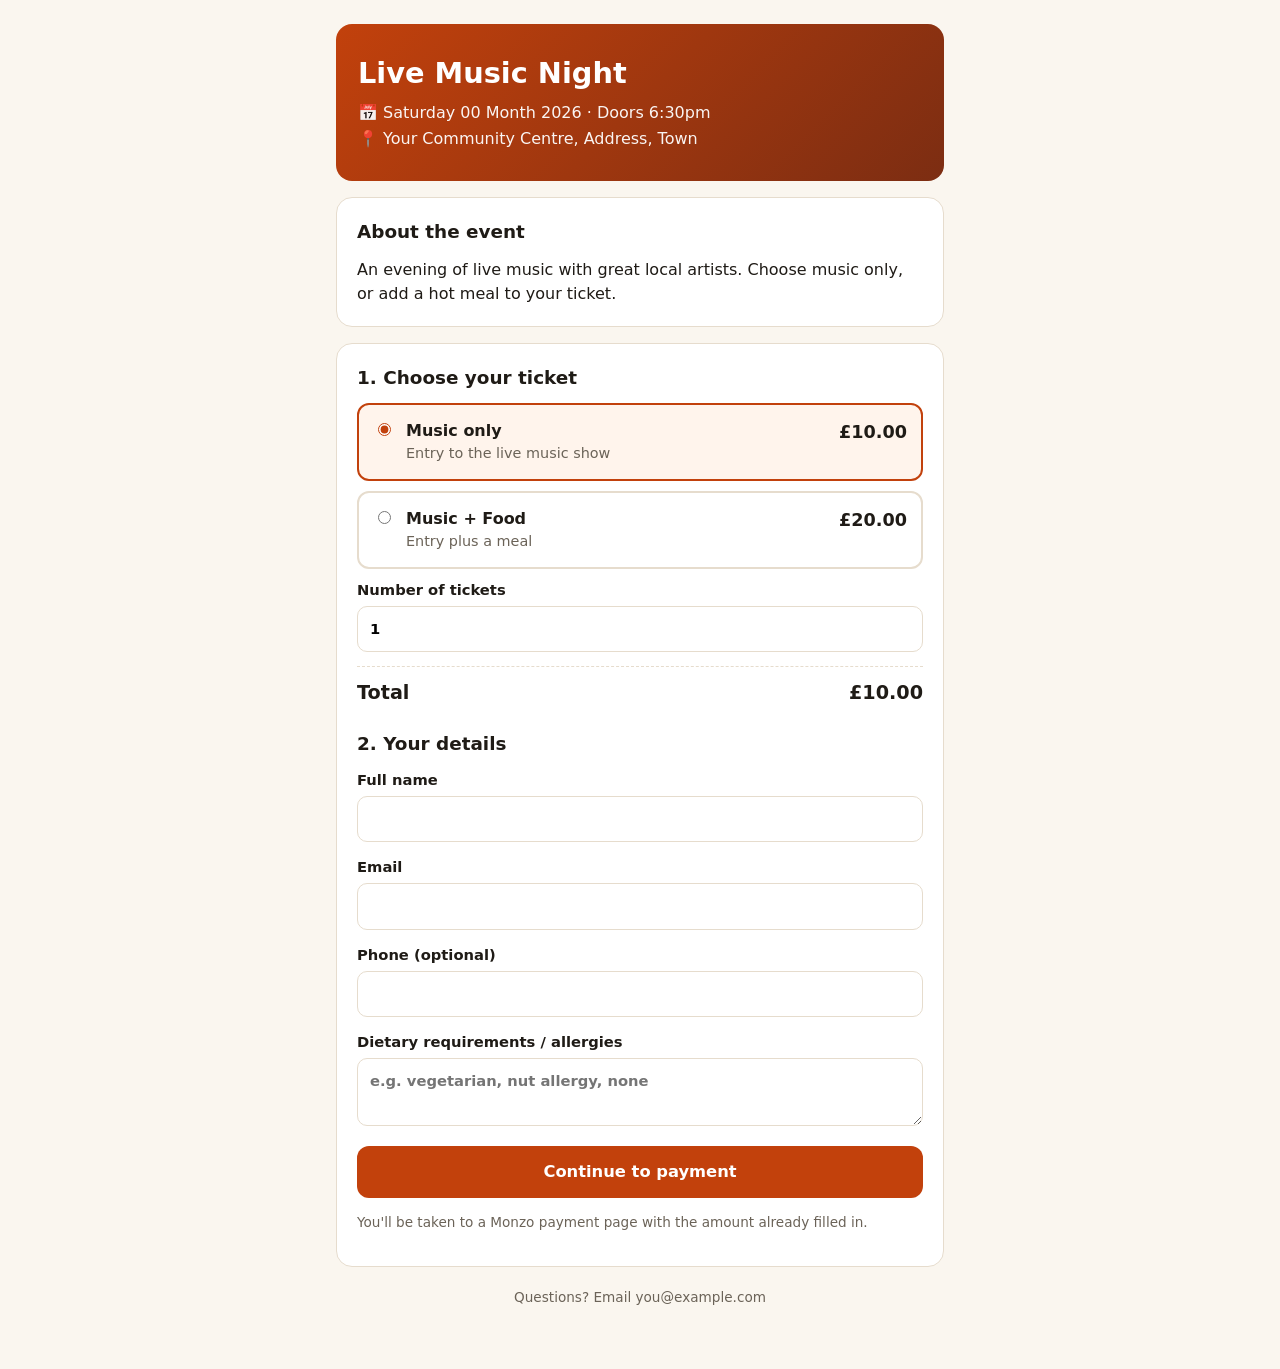
==== index.html @ b7e05d88 "Add files via upload" ====
<!DOCTYPE html>
<html lang="en">
<head>
<meta charset="utf-8">
<meta name="viewport" content="width=device-width, initial-scale=1">
<title>Register & Pay</title>
<link rel="stylesheet" href="style.css">
</head>
<body>
<div class="wrap">
  <header>
    <h1 id="evName"></h1>
    <p id="evWhen"></p>
    <p id="evWhere"></p>
  </header>

  <div class="card"><h2>About the event</h2><p id="evAbout" style="margin:0"></p></div>

  <form id="form" class="card" novalidate>
    <h2>1. Choose your ticket</h2>
    <div id="options"></div>
    <label class="field">Number of tickets
      <input type="number" id="qty" min="1" max="20" value="1">
    </label>
    <div class="total"><span>Total</span><span id="total"></span></div>

    <h2 style="margin-top:22px">2. Your details</h2>
    <label class="field">Full name <input type="text" id="name" autocomplete="name"></label>
    <label class="field">Email <input type="email" id="email" autocomplete="email"></label>
    <label class="field">Phone (optional) <input type="tel" id="phone" autocomplete="tel"></label>
    <label class="field hidden" id="dietWrap">Dietary requirements / allergies
      <textarea id="diet" rows="2" placeholder="e.g. vegetarian, nut allergy, none"></textarea>
    </label>
    <div class="err" id="err"></div>
    <button type="submit">Continue to payment</button>
    <p class="note">You'll be taken to a Monzo payment page with the amount already filled in.</p>
  </form>

  <div id="pay" class="card hidden">
    <h2>Your booking reference</h2>
    <div class="ref" id="refBox"></div>
    <p class="note" style="text-align:center">Keep this reference. Take a screenshot now.</p>
    <dl id="summary"></dl>
    <a class="btn" id="payLink" href="#" target="_blank" rel="noopener">Pay with Monzo</a>
    <p class="note"><strong>Step 2:</strong> after paying, send us your booking details so we know where to send your ticket.</p>
    <a class="btn alt hidden" id="mailLink" href="#" target="_blank" rel="noopener" style="background:#fff;color:var(--accent);border:2px solid var(--accent)">Send details by email</a>
    <a class="btn alt hidden" id="waLink" href="#" target="_blank" rel="noopener" style="background:#fff;color:var(--accent);border:2px solid var(--accent)">Send details by WhatsApp</a>
    <p class="note"><strong>Important:</strong> leave the reference in the payment note. Your ticket (with a QR code) is sent once your payment is confirmed.</p>
    <p class="note"><a href="#" id="back">← Start again</a></p>
  </div>

  <p class="note" style="text-align:center;margin-top:20px" id="contact"></p>
</div>
<script src="config.js"></script>
<script>
document.title = SITE.eventName + " – Register & Pay";
$("evName").textContent = SITE.eventName;
$("evWhen").textContent = "📅 " + SITE.when;
$("evWhere").textContent = "📍 " + SITE.where;
$("evAbout").textContent = SITE.about;
$("contact").textContent = SITE.contact;

let selected = SITE.tickets[0];
SITE.tickets.forEach((t, i) => {
  const l = document.createElement("label");
  l.className = "opt" + (i === 0 ? " sel" : "");
  l.innerHTML = '<input type="radio" name="ticket"' + (i === 0 ? " checked" : "") + '><div><div class="t"></div><div class="d"></div></div><div class="p"></div>';
  l.querySelector(".t").textContent = t.label;
  l.querySelector(".d").textContent = t.desc;
  l.querySelector(".p").textContent = money(t.price);
  l.querySelector("input").addEventListener("change", () => { selected = t; refresh(); });
  $("options").appendChild(l);
});
const qty = () => Math.max(1, Math.min(20, parseInt($("qty").value, 10) || 1));
function refresh() {
  document.querySelectorAll(".opt").forEach((el, i) => el.classList.toggle("sel", SITE.tickets[i] === selected));
  $("total").textContent = money(selected.price * qty());
  $("dietWrap").classList.toggle("hidden", !selected.food);
}
$("qty").addEventListener("input", refresh);
refresh();

const showErr = m => { $("err").textContent = m; $("err").style.display = m ? "block" : "none"; };

$("form").addEventListener("submit", ev => {
  ev.preventDefault();
  const name = $("name").value.trim(), email = $("email").value.trim();
  if (!name) return showErr("Please enter your name.");
  if (!/^\S+@\S+\.\S+$/.test(email)) return showErr("Please enter a valid email address.");
  showErr("");
  const q = qty(), amt = selected.price * q;
  const ref = makeRef(selected.code, q);
  const note = ref + " " + name.slice(0, 20);
  const base = SITE.monzoBase.replace(/\/+$/, "");
  $("payLink").href = base + "/" + amt.toFixed(2) + "?d=" + encodeURIComponent(note);
  $("payLink").textContent = "Pay " + money(amt) + " with Monzo";
  $("refBox").textContent = ref;
  const msg = "Booking " + ref + "\nName: " + name + "\nEmail: " + email + "\nPhone: " + ($("phone").value.trim() || "-") +
    "\nTickets: " + q + " x " + selected.label + " (" + money(amt) + ")" +
    (selected.food ? "\nDietary: " + ($("diet").value.trim() || "None") : "");
  const hasMail = !!SITE.organiserEmail, hasWa = !!SITE.organiserWhatsApp;
  $("mailLink").classList.toggle("hidden", !hasMail);
  $("waLink").classList.toggle("hidden", !hasWa);
  if (hasMail) $("mailLink").href = "mailto:" + SITE.organiserEmail + "?subject=" + encodeURIComponent(SITE.eventName + " booking " + ref) + "&body=" + encodeURIComponent(msg);
  if (hasWa) $("waLink").href = "https://wa.me/" + SITE.organiserWhatsApp + "?text=" + encodeURIComponent(msg);
  const rows = [["Name", name], ["Email", email], ["Phone", $("phone").value.trim() || "—"],
    ["Tickets", q + " × " + selected.label],
    ["Dietary", selected.food ? ($("diet").value.trim() || "None given") : "—"],
    ["Amount", money(amt)]];
  const dl = $("summary"); dl.innerHTML = "";
  rows.forEach(([k, v]) => { const dt = document.createElement("dt"); dt.textContent = k; const dd = document.createElement("dd"); dd.textContent = v; dl.append(dt, dd); });
  $("form").classList.add("hidden"); $("pay").classList.remove("hidden"); window.scrollTo(0, 0);
});
$("back").addEventListener("click", e => { e.preventDefault(); $("pay").classList.add("hidden"); $("form").classList.remove("hidden"); });
</script>
</body>
</html>
---- style.css ----
:root { --bg:#faf6ef; --card:#fff; --ink:#1f1b16; --muted:#6b6358; --accent:#c2410c; --accent-d:#9a3412; --line:#e6dccd; --ok:#15803d; --bad:#b91c1c; }
* { box-sizing:border-box; }
body { margin:0; font-family:system-ui,-apple-system,"Segoe UI",Roboto,sans-serif; background:var(--bg); color:var(--ink); line-height:1.5; }
.wrap { max-width:640px; margin:0 auto; padding:24px 16px 48px; }
header { background:linear-gradient(135deg,#c2410c,#7c2d12); color:#fff; border-radius:16px; padding:28px 22px; }
header h1 { margin:0 0 6px; font-size:1.8rem; }
header p { margin:2px 0; opacity:.95; }
.card { background:var(--card); border:1px solid var(--line); border-radius:16px; padding:20px; margin-top:16px; }
h2 { margin:0 0 12px; font-size:1.15rem; }
label.field { display:block; margin-bottom:14px; font-weight:600; font-size:.92rem; }
input[type=text], input[type=email], input[type=tel], input[type=number], textarea {
  width:100%; margin-top:5px; padding:11px 12px; border:1px solid var(--line); border-radius:10px; font:inherit; background:#fff; }
input:focus, textarea:focus { outline:2px solid var(--accent); border-color:transparent; }
.opt { display:flex; gap:12px; align-items:flex-start; border:2px solid var(--line); border-radius:12px; padding:14px; margin-bottom:10px; cursor:pointer; }
.opt.sel { border-color:var(--accent); background:#fff4ec; }
.opt input { margin-top:4px; accent-color:var(--accent); }
.opt .t { font-weight:700; } .opt .d { color:var(--muted); font-size:.9rem; }
.opt .p { margin-left:auto; font-weight:800; font-size:1.1rem; white-space:nowrap; }
.total { display:flex; justify-content:space-between; align-items:center; font-size:1.2rem; font-weight:800; padding:12px 0 0; border-top:1px dashed var(--line); margin-top:6px; }
button, a.btn { display:block; width:100%; text-align:center; text-decoration:none; background:var(--accent); color:#fff; border:0; border-radius:12px; padding:14px; font:inherit; font-weight:700; font-size:1.02rem; cursor:pointer; margin-top:12px; }
button:hover, a.btn:hover { background:var(--accent-d); }
button.alt { background:#fff; color:var(--accent); border:2px solid var(--accent); }
button.ok { background:var(--ok); } button.bad { background:var(--bad); }
.err { color:var(--bad); font-size:.88rem; margin-top:8px; display:none; }
.hidden { display:none; }
.note { color:var(--muted); font-size:.85rem; }
.ref { background:#f5efe4; border-radius:10px; padding:12px; font-family:ui-monospace,monospace; font-size:1.3rem; font-weight:700; text-align:center; letter-spacing:.05em; }
dl { margin:0; } dt { font-weight:700; font-size:.85rem; color:var(--muted); margin-top:8px; } dd { margin:0; }
.row { display:flex; gap:10px; } .row > * { flex:1; }
.result { border-radius:14px; padding:16px; margin-top:14px; font-weight:600; }
.result.good { background:#dcfce7; color:#14532d; } .result.warn { background:#fef9c3; color:#713f12; } .result.fail { background:#fee2e2; color:#7f1d1d; }
.result .big { font-size:1.4rem; font-weight:800; }
video { width:100%; border-radius:12px; background:#000; }
canvas.ticket { width:100%; max-width:420px; display:block; margin:12px auto 0; border-radius:12px; border:1px solid var(--line); }
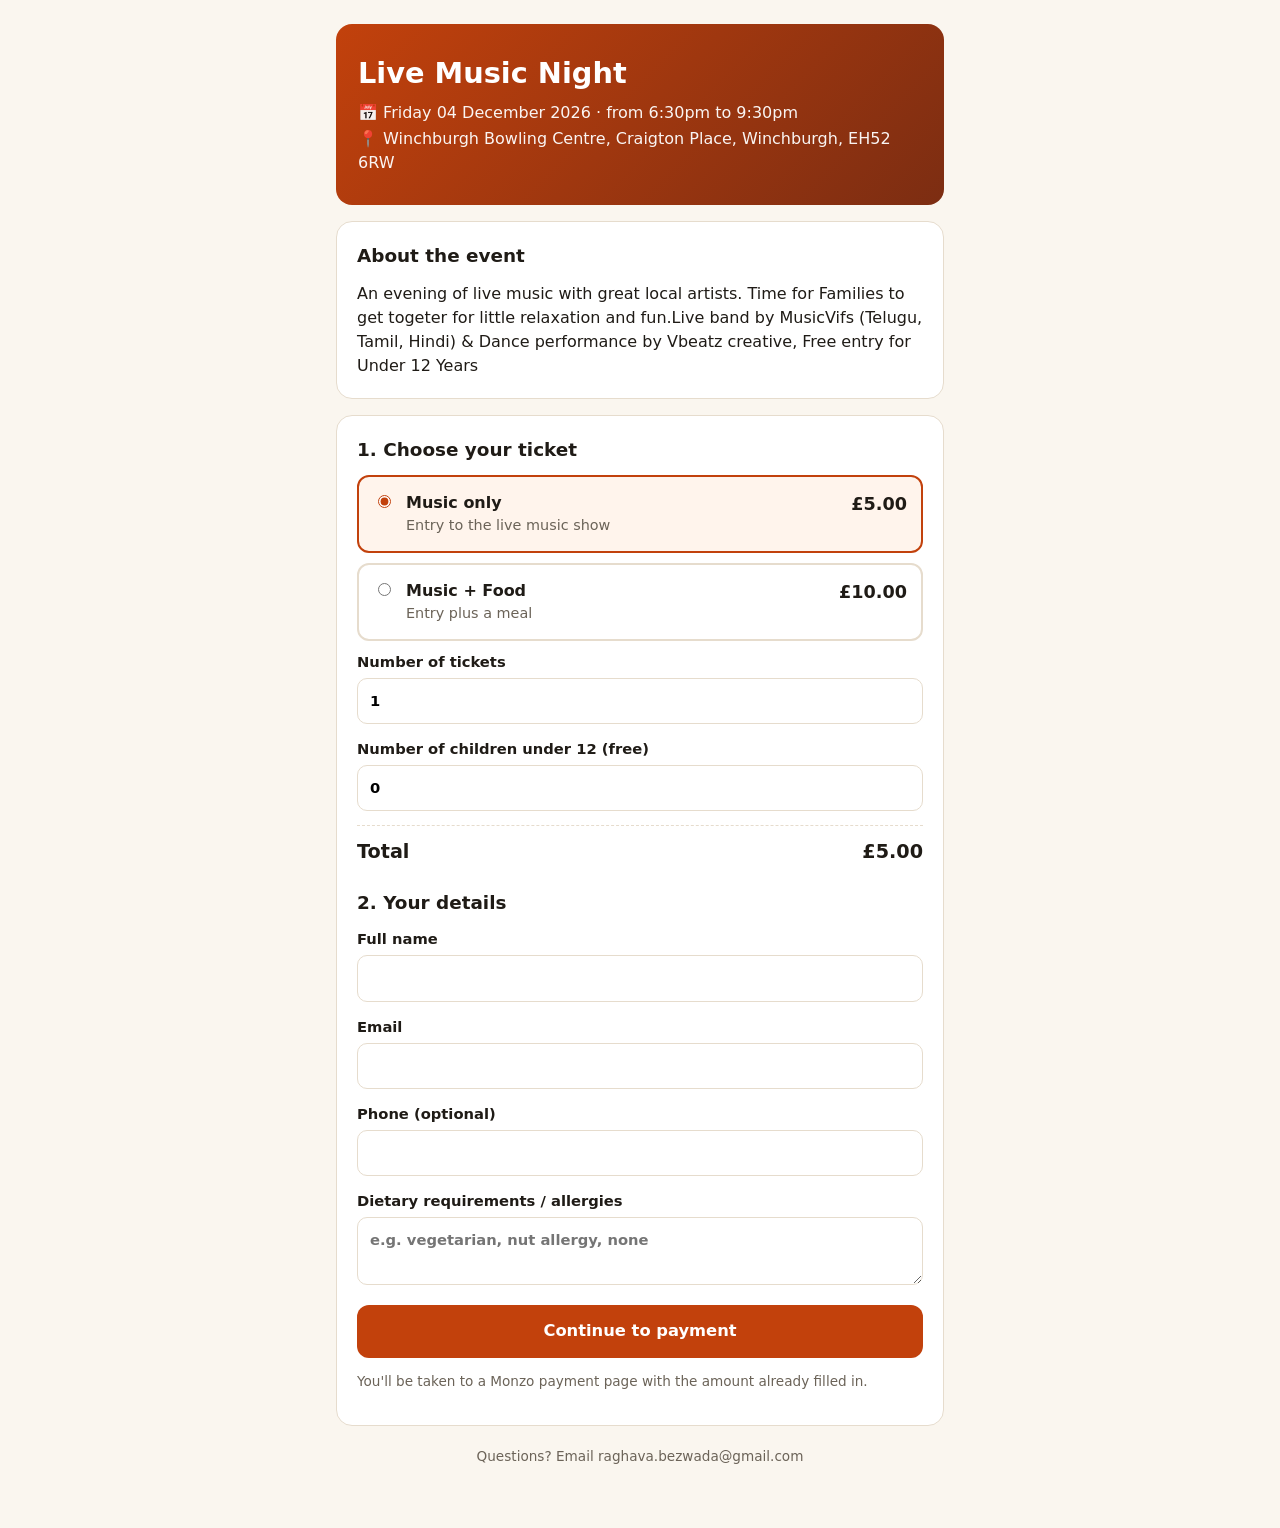
==== commit 0bfe4e50: "Add files via upload" ====
--- a/index.html
+++ b/index.html
@@ -21,6 +21,9 @@
     <div id="options"></div>
     <label class="field">Number of tickets
       <input type="number" id="qty" min="1" max="20" value="1">
+    </label>
+    <label class="field">Number of children under 12 (free)
+      <input type="number" id="kids" min="0" max="20" value="0">
     </label>
     <div class="total"><span>Total</span><span id="total"></span></div>
 
@@ -72,6 +75,7 @@
   $("options").appendChild(l);
 });
 const qty = () => Math.max(1, Math.min(20, parseInt($("qty").value, 10) || 1));
+const kids = () => Math.max(0, Math.min(20, parseInt($("kids").value, 10) || 0));
 function refresh() {
   document.querySelectorAll(".opt").forEach((el, i) => el.classList.toggle("sel", SITE.tickets[i] === selected));
   $("total").textContent = money(selected.price * qty());
@@ -97,6 +101,7 @@
   $("refBox").textContent = ref;
   const msg = "Booking " + ref + "\nName: " + name + "\nEmail: " + email + "\nPhone: " + ($("phone").value.trim() || "-") +
     "\nTickets: " + q + " x " + selected.label + " (" + money(amt) + ")" +
+    "\nChildren under 12 (free): " + kids() +
     (selected.food ? "\nDietary: " + ($("diet").value.trim() || "None") : "");
   const hasMail = !!SITE.organiserEmail, hasWa = !!SITE.organiserWhatsApp;
   $("mailLink").classList.toggle("hidden", !hasMail);
@@ -105,6 +110,7 @@
   if (hasWa) $("waLink").href = "https://wa.me/" + SITE.organiserWhatsApp + "?text=" + encodeURIComponent(msg);
   const rows = [["Name", name], ["Email", email], ["Phone", $("phone").value.trim() || "—"],
     ["Tickets", q + " × " + selected.label],
+    ["Children under 12 (free)", String(kids())],
     ["Dietary", selected.food ? ($("diet").value.trim() || "None given") : "—"],
     ["Amount", money(amt)]];
   const dl = $("summary"); dl.innerHTML = "";
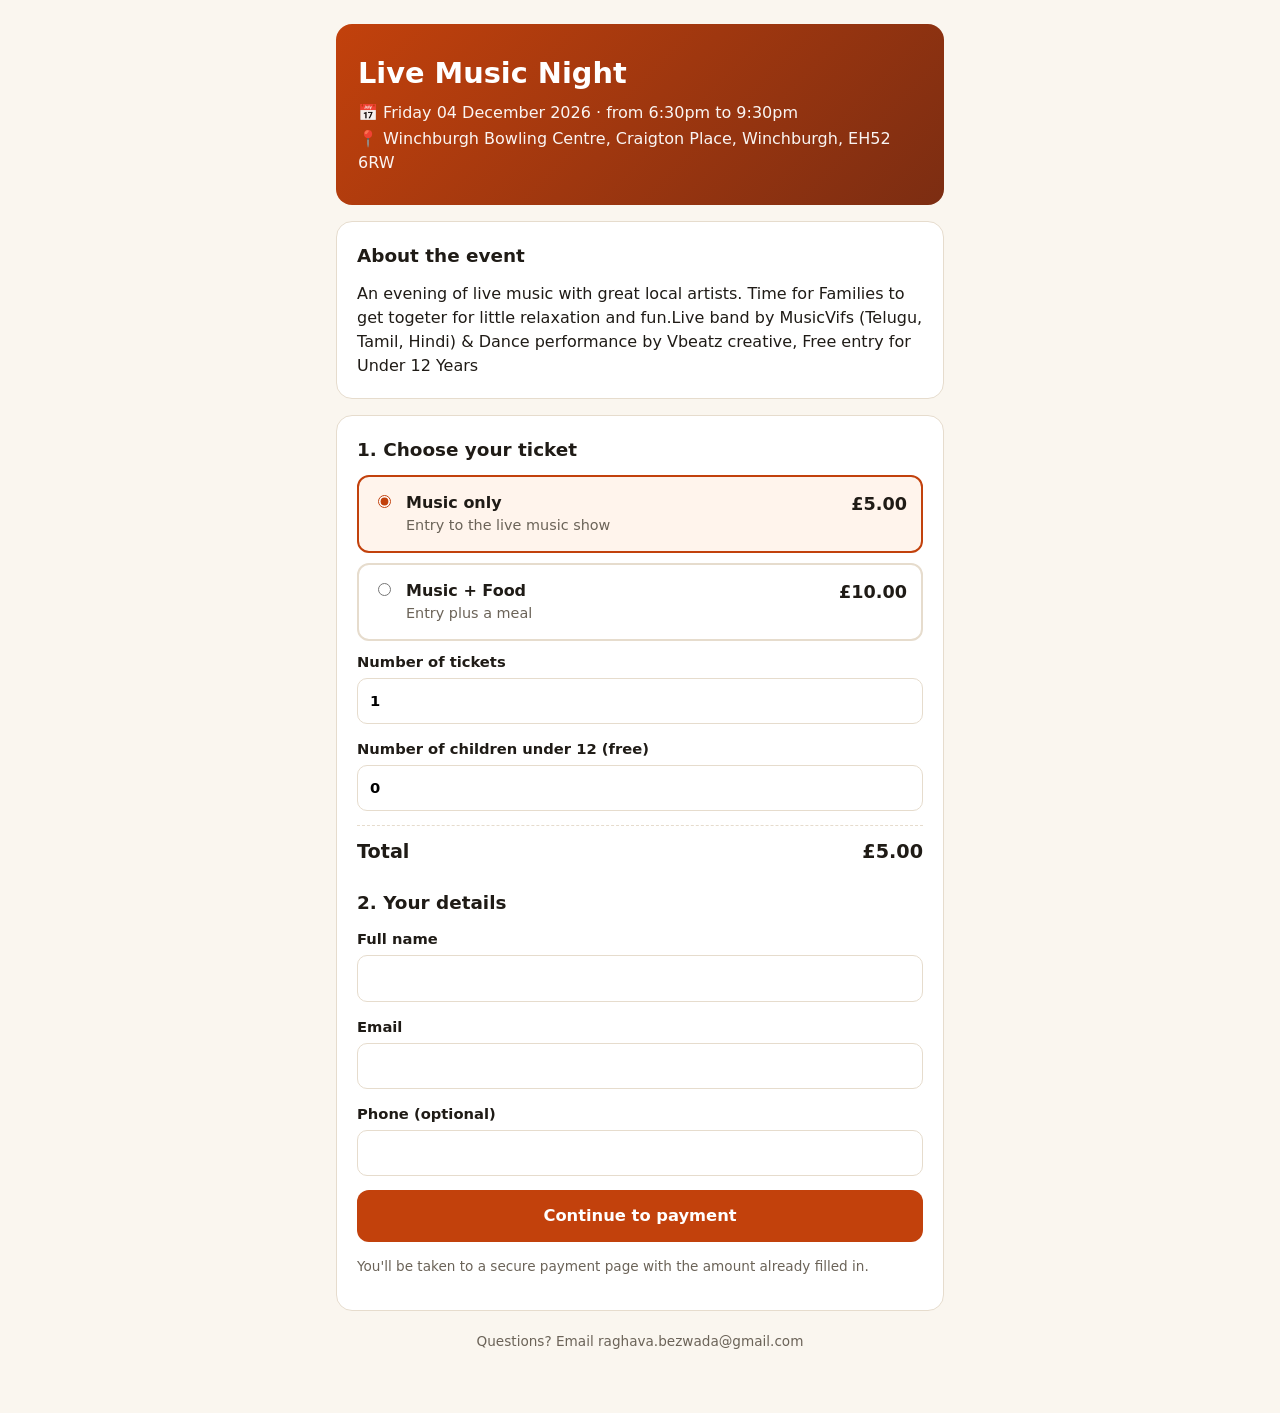
==== commit 49de379f: "Add files via upload" ====
--- a/index.html
+++ b/index.html
@@ -31,12 +31,10 @@
     <label class="field">Full name <input type="text" id="name" autocomplete="name"></label>
     <label class="field">Email <input type="email" id="email" autocomplete="email"></label>
     <label class="field">Phone (optional) <input type="tel" id="phone" autocomplete="tel"></label>
-    <label class="field hidden" id="dietWrap">Dietary requirements / allergies
-      <textarea id="diet" rows="2" placeholder="e.g. vegetarian, nut allergy, none"></textarea>
-    </label>
+    <p class="note hidden" id="dietWrap" style="background:#fff4ec;border:1px solid var(--line);border-radius:10px;padding:10px 12px"><strong>Food allergy notice:</strong> our food may contain or come into contact with common allergens such as nuts, gluten, milk, eggs and soya. If you or anyone in your group has an allergy or dietary requirement, please speak to a member of our team on the day before you eat.</p>
     <div class="err" id="err"></div>
     <button type="submit">Continue to payment</button>
-    <p class="note">You'll be taken to a Monzo payment page with the amount already filled in.</p>
+    <p class="note">You'll be taken to a secure payment page with the amount already filled in.</p>
   </form>
 
   <div id="pay" class="card hidden">
@@ -44,7 +42,12 @@
     <div class="ref" id="refBox"></div>
     <p class="note" style="text-align:center">Keep this reference. Take a screenshot now.</p>
     <dl id="summary"></dl>
-    <a class="btn" id="payLink" href="#" target="_blank" rel="noopener">Pay with Monzo</a>
+    <div id="manualPay" class="hidden" style="background:#fff4ec;border:2px solid var(--accent);border-radius:12px;padding:14px;margin-top:12px">
+      <p style="margin:0 0 6px"><strong>When Revolut opens, enter exactly:</strong></p>
+      <p style="margin:0">Amount: <strong id="payAmt"></strong> <button type="button" class="alt" id="copyAmt" style="display:inline-block;width:auto;padding:4px 10px;margin:0 0 0 6px;font-size:.85rem">Copy</button></p>
+      <p style="margin:6px 0 0">Note / reference: <strong id="payNote"></strong> <button type="button" class="alt" id="copyNote" style="display:inline-block;width:auto;padding:4px 10px;margin:0 0 0 6px;font-size:.85rem">Copy</button></p>
+    </div>
+    <a class="btn" id="payLink" href="#" target="_blank" rel="noopener">Pay now</a>
     <p class="note"><strong>Step 2:</strong> after paying, send us your booking details so we know where to send your ticket.</p>
     <a class="btn alt hidden" id="mailLink" href="#" target="_blank" rel="noopener" style="background:#fff;color:var(--accent);border:2px solid var(--accent)">Send details by email</a>
     <a class="btn alt hidden" id="waLink" href="#" target="_blank" rel="noopener" style="background:#fff;color:var(--accent);border:2px solid var(--accent)">Send details by WhatsApp</a>
@@ -96,13 +99,18 @@
   const ref = makeRef(selected.code, q);
   const note = ref + " " + name.slice(0, 20);
   const base = SITE.monzoBase.replace(/\/+$/, "");
-  $("payLink").href = base + "/" + amt.toFixed(2) + "?d=" + encodeURIComponent(note);
-  $("payLink").textContent = "Pay " + money(amt) + " with Monzo";
+  const isRevolut = /revolut\.me/i.test(base);
+  // Monzo.me accepts the amount and note in the link. Revolut.me links are opened as they are.
+  $("payLink").href = isRevolut ? base : base + "/" + amt.toFixed(2) + "?d=" + encodeURIComponent(note);
+  $("payLink").textContent = isRevolut ? "Open Revolut to pay" : "Pay " + money(amt);
+  $("manualPay").classList.toggle("hidden", !isRevolut);
+  $("payAmt").textContent = money(amt);
+  $("payNote").textContent = ref;
   $("refBox").textContent = ref;
   const msg = "Booking " + ref + "\nName: " + name + "\nEmail: " + email + "\nPhone: " + ($("phone").value.trim() || "-") +
     "\nTickets: " + q + " x " + selected.label + " (" + money(amt) + ")" +
     "\nChildren under 12 (free): " + kids() +
-    (selected.food ? "\nDietary: " + ($("diet").value.trim() || "None") : "");
+    "";
   const hasMail = !!SITE.organiserEmail, hasWa = !!SITE.organiserWhatsApp;
   $("mailLink").classList.toggle("hidden", !hasMail);
   $("waLink").classList.toggle("hidden", !hasWa);
@@ -111,12 +119,18 @@
   const rows = [["Name", name], ["Email", email], ["Phone", $("phone").value.trim() || "—"],
     ["Tickets", q + " × " + selected.label],
     ["Children under 12 (free)", String(kids())],
-    ["Dietary", selected.food ? ($("diet").value.trim() || "None given") : "—"],
     ["Amount", money(amt)]];
   const dl = $("summary"); dl.innerHTML = "";
   rows.forEach(([k, v]) => { const dt = document.createElement("dt"); dt.textContent = k; const dd = document.createElement("dd"); dd.textContent = v; dl.append(dt, dd); });
   $("form").classList.add("hidden"); $("pay").classList.remove("hidden"); window.scrollTo(0, 0);
 });
+async function copyText(text, btn) {
+  try { await navigator.clipboard.writeText(text); btn.textContent = "Copied ✓"; }
+  catch (e) { btn.textContent = "Select & copy"; }
+  setTimeout(() => btn.textContent = "Copy", 2000);
+}
+$("copyAmt").addEventListener("click", e => copyText($("payAmt").textContent.replace("£", ""), e.target));
+$("copyNote").addEventListener("click", e => copyText($("payNote").textContent, e.target));
 $("back").addEventListener("click", e => { e.preventDefault(); $("pay").classList.add("hidden"); $("form").classList.remove("hidden"); });
 </script>
 </body>
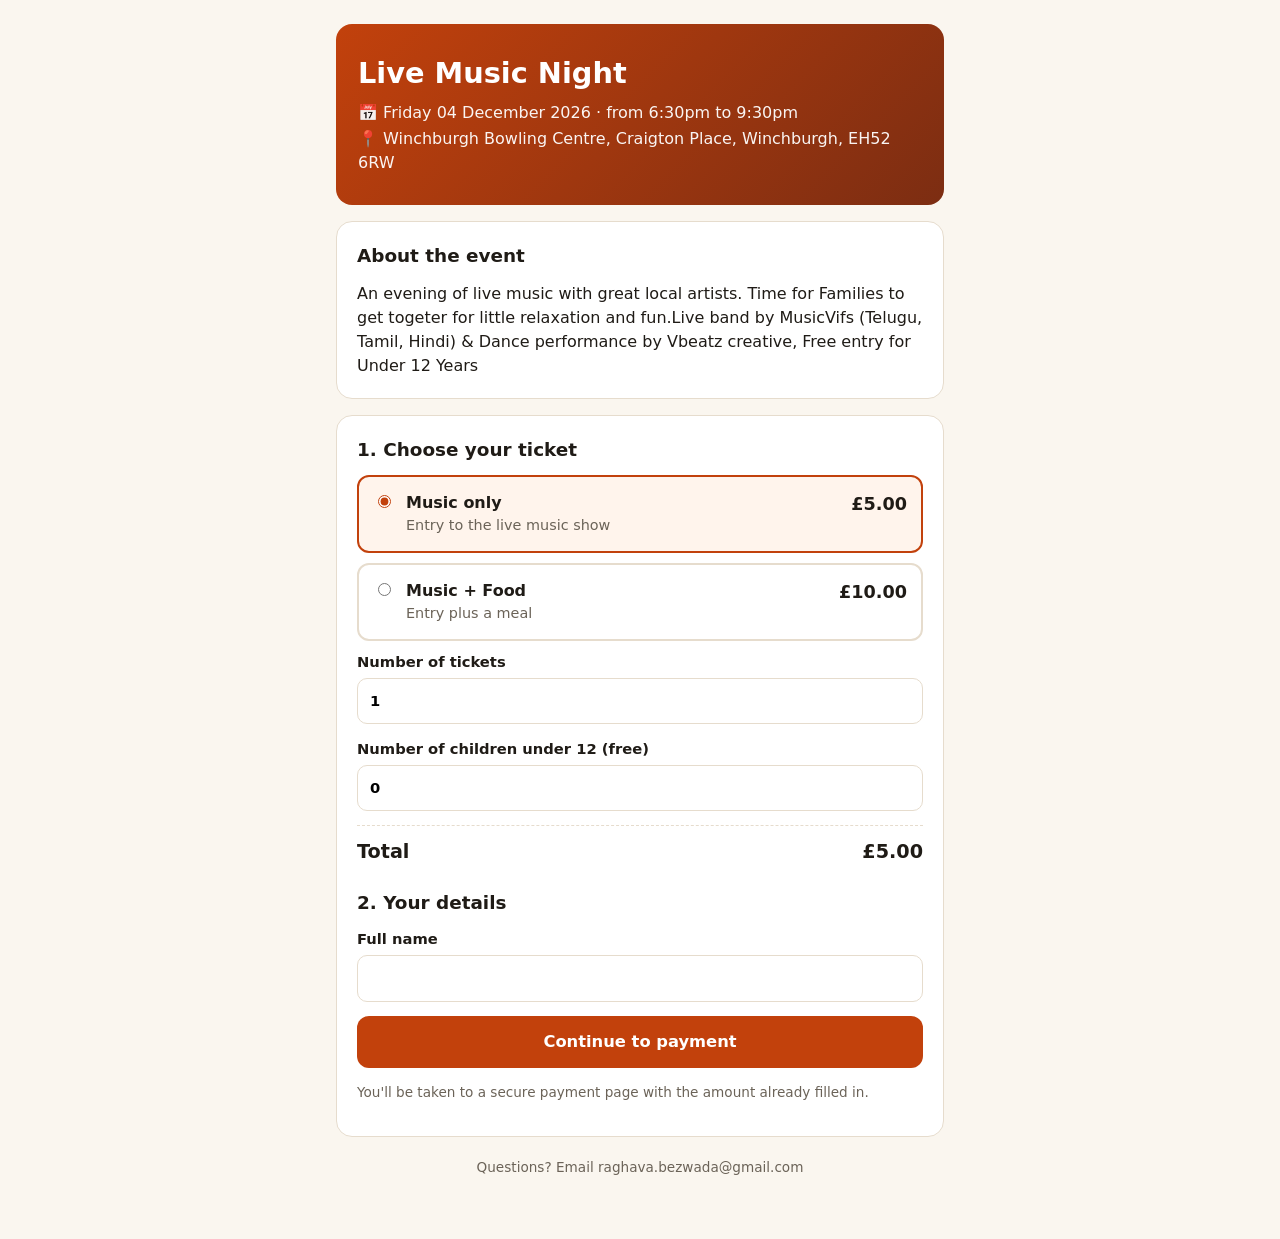
==== commit d191944f: "Add files via upload" ====
--- a/index.html
+++ b/index.html
@@ -29,8 +29,6 @@
 
     <h2 style="margin-top:22px">2. Your details</h2>
     <label class="field">Full name <input type="text" id="name" autocomplete="name"></label>
-    <label class="field">Email <input type="email" id="email" autocomplete="email"></label>
-    <label class="field">Phone (optional) <input type="tel" id="phone" autocomplete="tel"></label>
     <p class="note hidden" id="dietWrap" style="background:#fff4ec;border:1px solid var(--line);border-radius:10px;padding:10px 12px"><strong>Food allergy notice:</strong> our food may contain or come into contact with common allergens such as nuts, gluten, milk, eggs and soya. If you or anyone in your group has an allergy or dietary requirement, please speak to a member of our team on the day before you eat.</p>
     <div class="err" id="err"></div>
     <button type="submit">Continue to payment</button>
@@ -48,10 +46,7 @@
       <p style="margin:6px 0 0">Note / reference: <strong id="payNote"></strong> <button type="button" class="alt" id="copyNote" style="display:inline-block;width:auto;padding:4px 10px;margin:0 0 0 6px;font-size:.85rem">Copy</button></p>
     </div>
     <a class="btn" id="payLink" href="#" target="_blank" rel="noopener">Pay now</a>
-    <p class="note"><strong>Step 2:</strong> after paying, send us your booking details so we know where to send your ticket.</p>
-    <a class="btn alt hidden" id="mailLink" href="#" target="_blank" rel="noopener" style="background:#fff;color:var(--accent);border:2px solid var(--accent)">Send details by email</a>
-    <a class="btn alt hidden" id="waLink" href="#" target="_blank" rel="noopener" style="background:#fff;color:var(--accent);border:2px solid var(--accent)">Send details by WhatsApp</a>
-    <p class="note"><strong>Important:</strong> leave the reference in the payment note. Your ticket (with a QR code) is sent once your payment is confirmed.</p>
+    <p class="note"><strong>Important:</strong> leave the reference in the payment note, and bring this reference and your name to the event.</p>
     <p class="note"><a href="#" id="back">← Start again</a></p>
   </div>
 
@@ -91,9 +86,8 @@
 
 $("form").addEventListener("submit", ev => {
   ev.preventDefault();
-  const name = $("name").value.trim(), email = $("email").value.trim();
+  const name = $("name").value.trim();
   if (!name) return showErr("Please enter your name.");
-  if (!/^\S+@\S+\.\S+$/.test(email)) return showErr("Please enter a valid email address.");
   showErr("");
   const q = qty(), amt = selected.price * q;
   const ref = makeRef(selected.code, q);
@@ -107,16 +101,7 @@
   $("payAmt").textContent = money(amt);
   $("payNote").textContent = ref;
   $("refBox").textContent = ref;
-  const msg = "Booking " + ref + "\nName: " + name + "\nEmail: " + email + "\nPhone: " + ($("phone").value.trim() || "-") +
-    "\nTickets: " + q + " x " + selected.label + " (" + money(amt) + ")" +
-    "\nChildren under 12 (free): " + kids() +
-    "";
-  const hasMail = !!SITE.organiserEmail, hasWa = !!SITE.organiserWhatsApp;
-  $("mailLink").classList.toggle("hidden", !hasMail);
-  $("waLink").classList.toggle("hidden", !hasWa);
-  if (hasMail) $("mailLink").href = "mailto:" + SITE.organiserEmail + "?subject=" + encodeURIComponent(SITE.eventName + " booking " + ref) + "&body=" + encodeURIComponent(msg);
-  if (hasWa) $("waLink").href = "https://wa.me/" + SITE.organiserWhatsApp + "?text=" + encodeURIComponent(msg);
-  const rows = [["Name", name], ["Email", email], ["Phone", $("phone").value.trim() || "—"],
+  const rows = [["Name", name],
     ["Tickets", q + " × " + selected.label],
     ["Children under 12 (free)", String(kids())],
     ["Amount", money(amt)]];
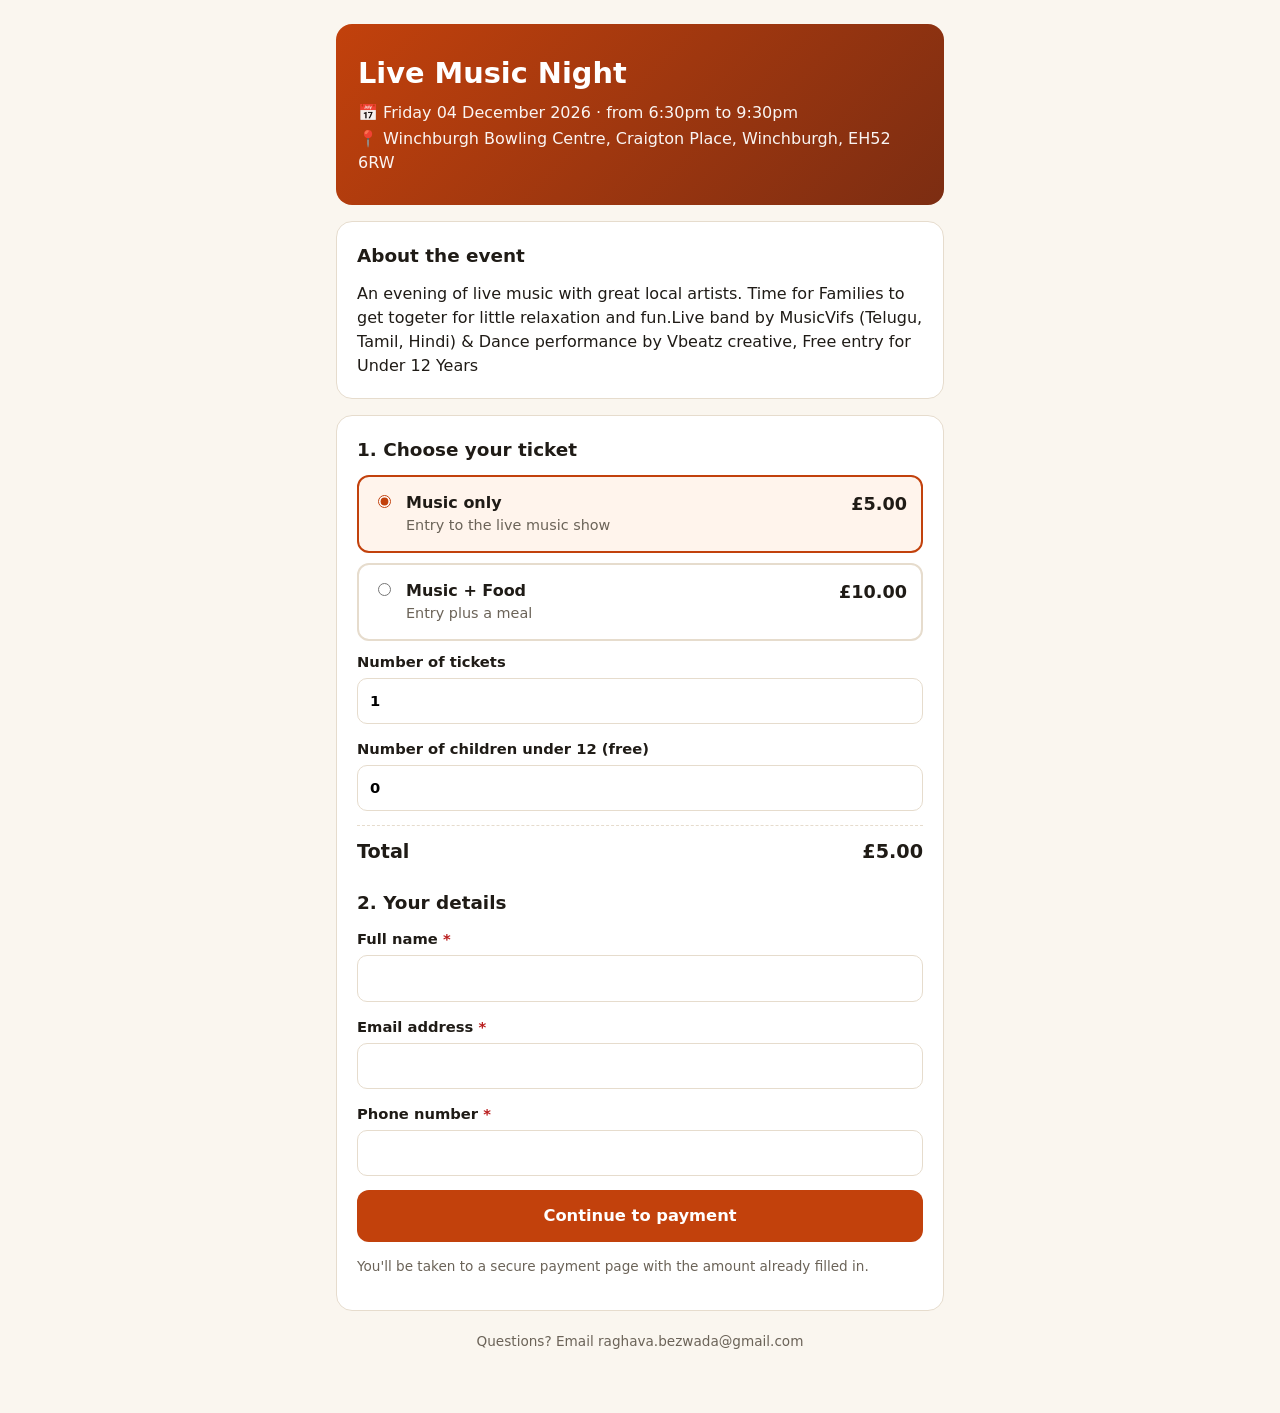
==== commit 94cc5952: "Add files via upload" ====
--- a/index.html
+++ b/index.html
@@ -28,7 +28,9 @@
     <div class="total"><span>Total</span><span id="total"></span></div>
 
     <h2 style="margin-top:22px">2. Your details</h2>
-    <label class="field">Full name <input type="text" id="name" autocomplete="name"></label>
+    <label class="field">Full name <span style="color:#b91c1c">*</span> <input type="text" id="name" autocomplete="name" required></label>
+    <label class="field">Email address <span style="color:#b91c1c">*</span> <input type="email" id="email" autocomplete="email" required></label>
+    <label class="field">Phone number <span style="color:#b91c1c">*</span> <input type="tel" id="phone" autocomplete="tel" required></label>
     <p class="note hidden" id="dietWrap" style="background:#fff4ec;border:1px solid var(--line);border-radius:10px;padding:10px 12px"><strong>Food allergy notice:</strong> our food may contain or come into contact with common allergens such as nuts, gluten, milk, eggs and soya. If you or anyone in your group has an allergy or dietary requirement, please speak to a member of our team on the day before you eat.</p>
     <div class="err" id="err"></div>
     <button type="submit">Continue to payment</button>
@@ -87,7 +89,11 @@
 $("form").addEventListener("submit", ev => {
   ev.preventDefault();
   const name = $("name").value.trim();
-  if (!name) return showErr("Please enter your name.");
+  const email = $("email").value.trim(), phone = $("phone").value.trim();
+  if (!name) return showErr("Please enter your full name.");
+  if (!/^\S+@\S+\.\S+$/.test(email)) return showErr("Please enter a valid email address.");
+  const digits = phone.replace(/\D/g, "");
+  if (digits.length < 10 || digits.length > 15) return showErr("Please enter a valid phone number.");
   showErr("");
   const q = qty(), amt = selected.price * q;
   const ref = makeRef(selected.code, q);
@@ -101,7 +107,7 @@
   $("payAmt").textContent = money(amt);
   $("payNote").textContent = ref;
   $("refBox").textContent = ref;
-  const rows = [["Name", name],
+  const rows = [["Name", name], ["Email", email], ["Phone", phone],
     ["Tickets", q + " × " + selected.label],
     ["Children under 12 (free)", String(kids())],
     ["Amount", money(amt)]];
